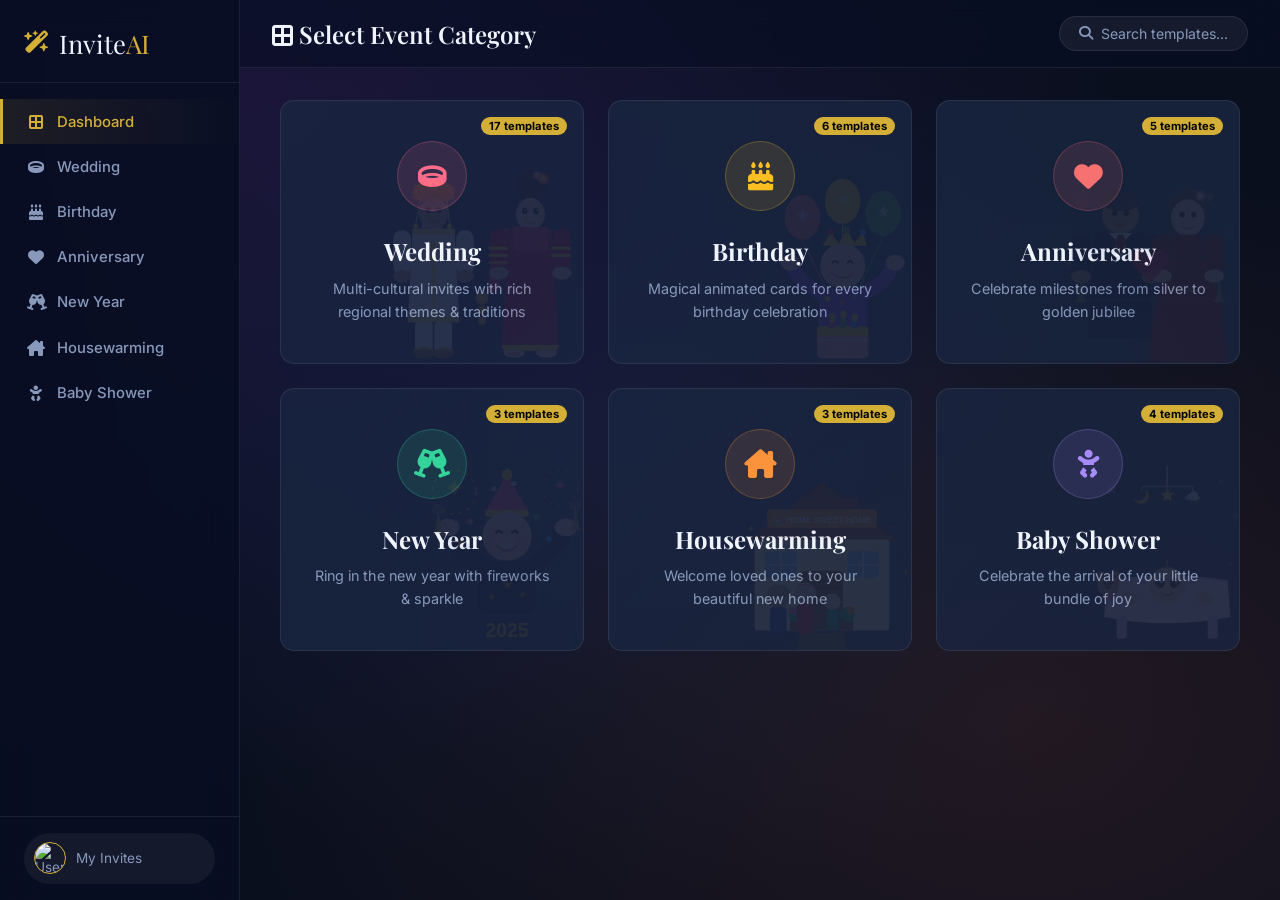
==== invite-platform/index.html @ 3c01c353 "Add rich graphical UI to invitation templates with cultural illustrations - Theme card thumbnails no" ====
<!DOCTYPE html>
<html lang="en">
<head>
    <meta charset="UTF-8">
    <meta name="viewport" content="width=device-width, initial-scale=1.0">
    <title>InviteAI – Beautiful Invitation Generator</title>
    <link rel="stylesheet" href="style.css">
    <link href="https://fonts.googleapis.com/css2?family=Inter:wght@300;400;600&family=Playfair+Display:wght@500;700&family=Great+Vibes&family=Cormorant+Garamond:wght@400;600&display=swap" rel="stylesheet">
    <link rel="stylesheet" href="https://cdnjs.cloudflare.com/ajax/libs/font-awesome/6.4.0/css/all.min.css">
</head>
<body>
    <div class="app-container">
        <aside class="sidebar">
            <div class="logo">
                <i class="fa-solid fa-wand-magic-sparkles"></i>
                <span>Invite<em>AI</em></span>
            </div>
            <nav class="menu">
                <a href="#" class="menu-item active" data-target="home"><i class="fa-solid fa-border-all"></i><span>Dashboard</span></a>
                <a href="#" class="menu-item" data-target="Wedding"><i class="fa-solid fa-ring"></i><span>Wedding</span></a>
                <a href="#" class="menu-item" data-target="Birthday"><i class="fa-solid fa-cake-candles"></i><span>Birthday</span></a>
                <a href="#" class="menu-item" data-target="Anniversary"><i class="fa-solid fa-heart"></i><span>Anniversary</span></a>
                <a href="#" class="menu-item" data-target="New Year"><i class="fa-solid fa-champagne-glasses"></i><span>New Year</span></a>
                <a href="#" class="menu-item" data-target="Housewarming"><i class="fa-solid fa-house-chimney"></i><span>Housewarming</span></a>
                <a href="#" class="menu-item" data-target="Baby Shower"><i class="fa-solid fa-baby"></i><span>Baby Shower</span></a>
            </nav>
            <div class="sidebar-footer">
                <div class="user-chip">
                    <img src="https://api.dicebear.com/7.x/avataaars/svg?seed=Felix&backgroundColor=d4af37" alt="User">
                    <span>My Invites</span>
                </div>
            </div>
        </aside>

        <main class="main-content">
            <header class="topbar">
                <div class="topbar-left">
                    <button class="menu-toggle" id="menuToggle"><i class="fa-solid fa-bars"></i></button>
                    <h1 id="pageTitle">Select Event Category</h1>
                </div>
                <div class="topbar-right">
                    <div class="search-pill" id="searchToggle">
                        <i class="fa-solid fa-magnifying-glass"></i>
                        <span>Search templates...</span>
                    </div>
                </div>
            </header>

            <div id="contentArea" class="content-area"></div>
        </main>
    </div>

    <div class="fullscreen-modal hidden" id="fullscreenModal">
        <div class="fs-toolbar">
            <button onclick="closeFullscreen()"><i class="fa-solid fa-compress"></i> Exit Fullscreen</button>
        </div>
        <iframe id="fsIframe" frameborder="0"></iframe>
    </div>

    <div class="toast" id="toast"></div>

    <script src="characters.js"></script>
    <script src="app.js"></script>
</body>
</html>
---- invite-platform/style.css ----
:root {
    --bg-dark: #0a0f1e;
    --bg-panel: rgba(20, 30, 55, 0.75);
    --bg-card: rgba(25, 38, 65, 0.8);
    --text-primary: #f0f4ff;
    --text-secondary: #8899bb;
    --accent: #d4af37;
    --accent-hover: #f0d060;
    --accent-glow: rgba(212,175,55,0.25);
    --glass-border: rgba(255,255,255,0.08);
    --sidebar-w: 240px;
    --radius: 14px;
    --shadow: 0 8px 32px rgba(0,0,0,0.5);
}

*{margin:0;padding:0;box-sizing:border-box;}

body{
    font-family:'Inter',sans-serif;
    color:var(--text-primary);
    background:#0a0f1e;
    background-image:
        radial-gradient(ellipse at 20% 10%, rgba(100,50,180,0.18) 0%, transparent 60%),
        radial-gradient(ellipse at 80% 80%, rgba(180,80,50,0.14) 0%, transparent 55%),
        radial-gradient(ellipse at 50% 50%, rgba(20,60,120,0.2) 0%, transparent 70%);
    background-attachment:fixed;
    overflow:hidden;
}

/* ===================== LAYOUT ===================== */
.app-container{display:flex;height:100vh;overflow:hidden;}

/* ===================== SIDEBAR ===================== */
.sidebar{
    width:var(--sidebar-w);
    background:rgba(8,14,35,0.9);
    border-right:1px solid var(--glass-border);
    display:flex;flex-direction:column;
    padding:0;z-index:20;
    transition:transform 0.3s ease;
    backdrop-filter:blur(20px);
}
.logo{
    padding:1.6rem 1.5rem 1.4rem;
    display:flex;align-items:center;gap:10px;
    font-family:'Playfair Display',serif;
    font-size:1.6rem;color:var(--text-primary);
    border-bottom:1px solid var(--glass-border);
}
.logo i{color:var(--accent);font-size:1.4rem;}
.logo em{color:var(--accent);font-style:normal;}

.menu{flex:1;padding:1rem 0;overflow-y:auto;}
.menu-item{
    display:flex;align-items:center;gap:12px;
    padding:0.85rem 1.5rem;color:var(--text-secondary);
    text-decoration:none;font-size:0.93rem;font-weight:500;
    border-left:3px solid transparent;
    transition:all 0.25s ease;position:relative;
}
.menu-item i{width:18px;text-align:center;font-size:1rem;transition:transform 0.3s;}
.menu-item.active,.menu-item:hover{
    color:var(--accent);
    background:linear-gradient(90deg,rgba(212,175,55,0.1),transparent);
    border-left-color:var(--accent);
}
.menu-item:hover i{transform:translateX(3px);}

.sidebar-footer{padding:1rem 1.5rem;border-top:1px solid var(--glass-border);}
.user-chip{
    display:flex;align-items:center;gap:10px;
    padding:0.6rem;border-radius:30px;
    background:rgba(255,255,255,0.05);
    font-size:0.85rem;color:var(--text-secondary);
}
.user-chip img{width:32px;height:32px;border-radius:50%;border:1px solid var(--accent);}

/* ===================== MAIN ===================== */
.main-content{flex:1;display:flex;flex-direction:column;overflow:hidden;}

.topbar{
    height:68px;padding:0 2rem;
    display:flex;align-items:center;justify-content:space-between;
    border-bottom:1px solid var(--glass-border);
    background:rgba(8,14,35,0.6);
    backdrop-filter:blur(20px);z-index:10;
    gap:1rem;
}
.topbar-left{display:flex;align-items:center;gap:1rem;}
.topbar h1{font-family:'Playfair Display',serif;font-size:1.5rem;font-weight:600;white-space:nowrap;}
.menu-toggle{display:none;background:none;border:none;color:var(--text-primary);font-size:1.3rem;cursor:pointer;}
.topbar-right{display:flex;align-items:center;gap:1rem;}

.search-pill{
    display:flex;align-items:center;gap:8px;
    padding:0.5rem 1.2rem;border-radius:30px;
    background:rgba(255,255,255,0.06);
    border:1px solid var(--glass-border);
    color:var(--text-secondary);font-size:0.88rem;
    cursor:pointer;transition:all 0.25s;
}
.search-pill:hover{border-color:var(--accent);color:var(--text-primary);}

.content-area{flex:1;overflow-y:auto;padding:2rem 2.5rem;scroll-behavior:smooth;}
.content-area::-webkit-scrollbar{width:4px;}
.content-area::-webkit-scrollbar-thumb{background:rgba(212,175,55,0.3);border-radius:2px;}

/* ===================== ANIMATIONS ===================== */
@keyframes fadeInUp{
    from{opacity:0;transform:translateY(24px) scale(0.98);}
    to{opacity:1;transform:translateY(0) scale(1);}
}
@keyframes shimmer{
    0%{background-position:-200% center;}
    100%{background-position:200% center;}
}
.fade-in-content{animation:fadeInUp 0.45s cubic-bezier(0.22,1,0.36,1) forwards;}

/* ===================== DASHBOARD CARDS ===================== */
.category-grid{
    display:grid;
    grid-template-columns:repeat(auto-fill,minmax(280px,1fr));
    gap:1.5rem;
}
.cat-card{
    background:var(--bg-card);
    border:1px solid var(--glass-border);
    border-radius:var(--radius);
    padding:2.5rem 2rem;
    cursor:pointer;
    transition:all 0.35s cubic-bezier(0.22,1,0.36,1);
    position:relative;overflow:hidden;
    text-align:center;
}
.cat-card::after{
    content:'';position:absolute;inset:0;
    background:linear-gradient(135deg,rgba(255,255,255,0.04),transparent);
    opacity:0;transition:opacity 0.3s;
}
.cat-card:hover::after{opacity:1;}
.cat-card:hover{transform:translateY(-8px);border-color:var(--accent);box-shadow:0 20px 40px rgba(0,0,0,0.5),0 0 30px var(--accent-glow);}
.cat-card-icon{
    width:70px;height:70px;border-radius:50%;
    display:flex;align-items:center;justify-content:center;
    margin:0 auto 1.5rem;font-size:1.8rem;
    background:linear-gradient(135deg,var(--accent-glow),rgba(212,175,55,0.05));
    border:1px solid rgba(212,175,55,0.3);
    color:var(--accent);
    transition:transform 0.3s;
}
.cat-card:hover .cat-card-icon{transform:scale(1.15) rotate(5deg);}
.cat-card h3{font-family:'Playfair Display',serif;font-size:1.5rem;margin-bottom:0.6rem;}
.cat-card p{color:var(--text-secondary);font-size:0.9rem;line-height:1.6;}
.cat-card-badge{
    position:absolute;top:1rem;right:1rem;
    background:var(--accent);color:#000;
    font-size:0.7rem;font-weight:700;
    padding:2px 8px;border-radius:20px;
}

/* ===================== THEME GRID ===================== */
.page-header{margin-bottom:1.5rem;}
.page-header h2{font-family:'Playfair Display',serif;font-size:1.6rem;margin-bottom:0.3rem;}
.page-header p{color:var(--text-secondary);font-size:0.9rem;}

.filters{display:flex;gap:0.6rem;margin-bottom:1.5rem;flex-wrap:wrap;}
.filter-btn{
    padding:0.45rem 1.2rem;border-radius:30px;
    background:rgba(255,255,255,0.05);
    border:1px solid var(--glass-border);
    color:var(--text-secondary);font-size:0.85rem;font-weight:500;
    cursor:pointer;transition:all 0.25s;
}
.filter-btn:hover{background:rgba(255,255,255,0.1);color:var(--text-primary);}
.filter-btn.active{
    background:linear-gradient(135deg,#c9972a,#e8c84a);
    color:#000;border-color:transparent;
    box-shadow:0 4px 12px rgba(212,175,55,0.35);
    font-weight:700;
}

.theme-grid{
    display:grid;
    grid-template-columns:repeat(auto-fill,minmax(260px,1fr));
    gap:1.2rem;
}

/* ===================== THEME CARD ===================== */
.theme-card{
    border-radius:var(--radius);overflow:hidden;
    cursor:pointer;position:relative;
    border:1px solid var(--glass-border);
    transition:all 0.35s cubic-bezier(0.22,1,0.36,1);
    background:var(--bg-card);
}
.theme-card:hover{
    transform:translateY(-8px) scale(1.02);
    border-color:var(--accent);
    box-shadow:0 20px 40px rgba(0,0,0,0.6),0 0 25px var(--accent-glow);
}

/* CSS gradient thumbnail */
.theme-thumb{
    height:195px;position:relative;overflow:hidden;
    display:flex;align-items:center;justify-content:center;
}
.theme-thumb-icon{
    font-size:2.8rem;z-index:1;
    filter:drop-shadow(0 0 12px rgba(0,0,0,0.6));
    transition:transform 0.4s;
}
.theme-card:hover .theme-thumb-icon{transform:scale(1.2);}
.theme-thumb::before{
    content:'';position:absolute;inset:0;
    background:inherit;filter:blur(0px);
    transition:filter 0.4s;
}
.theme-thumb-ring{
    position:absolute;
    border:1px solid rgba(255,255,255,0.15);
    border-radius:50%;
    animation:rotateSlow 12s linear infinite;
}
@keyframes rotateSlow{to{transform:rotate(360deg);}}

/* ===== ENHANCED THUMBNAIL VISUALS ===== */
/* Character illustration container */
.th-char{
    position:absolute;bottom:0;left:0;right:0;height:100%;
    display:flex;align-items:flex-end;justify-content:center;
    overflow:hidden;z-index:2;
}
.th-char>svg{
    height:93%;width:auto;display:block;flex-shrink:0;
    filter:drop-shadow(0 6px 18px rgba(0,0,0,0.6));
    transition:transform 0.45s cubic-bezier(0.22,1,0.36,1);
}
.theme-card:hover .th-char>svg{transform:scale(1.06) translateY(-7px);}

/* Emoji badge – top-right corner */
.th-badge{
    position:absolute;top:10px;right:10px;font-size:1.9rem;
    z-index:5;line-height:1;
    filter:drop-shadow(0 2px 8px rgba(0,0,0,0.7));
    transition:transform 0.3s;
}
.theme-card:hover .th-badge{transform:scale(1.2) rotate(8deg);}

/* Top gradient fade so background blends smoothly */
.th-fade{
    position:absolute;top:0;left:0;right:0;height:55%;
    background:linear-gradient(to bottom,rgba(0,0,0,0.35) 0%,transparent 100%);
    z-index:3;pointer-events:none;
}

/* Cultural motif (Ganesha / crescent / cross / Khanda) – top-left */
.th-motif{
    position:absolute;top:8px;left:8px;z-index:4;
    opacity:0.82;transition:opacity 0.3s,transform 0.3s;
    pointer-events:none;
}
.th-motif svg{width:50px!important;height:50px!important;
    filter:drop-shadow(0 0 10px rgba(255,140,0,0.45));}
.th-motif span{line-height:1;}
.theme-card:hover .th-motif{opacity:1;transform:scale(1.08);}

/* CSS pattern overlays – one per style */
.th-pat{position:absolute;inset:0;z-index:1;pointer-events:none;}

.tp-mandala .th-pat{
    background-image:
        radial-gradient(circle at 50% 44%,transparent 18%,rgba(255,215,0,.12) 22%,transparent 28%),
        radial-gradient(circle at 50% 44%,transparent 35%,rgba(255,215,0,.08) 40%,transparent 46%),
        radial-gradient(circle at 50% 44%,transparent 54%,rgba(255,215,0,.05) 59%,transparent 65%),
        repeating-conic-gradient(from 0deg at 50% 44%,rgba(255,215,0,.04) 0deg 15deg,transparent 15deg 30deg);
}
.tp-peacock .th-pat{
    background-image:
        radial-gradient(ellipse at 50% 80%,rgba(0,200,150,.12) 0%,transparent 55%),
        radial-gradient(circle at 18% 18%,rgba(0,160,210,.1) 0%,transparent 30%),
        radial-gradient(circle at 82% 18%,rgba(0,160,210,.08) 0%,transparent 25%);
}
.tp-arabesque .th-pat{
    background-image:
        repeating-conic-gradient(from 0deg at 50% 50%,rgba(212,175,55,.07) 0deg 9deg,transparent 9deg 18deg),
        radial-gradient(circle at 50% 50%,transparent 25%,rgba(212,175,55,.06) 35%,transparent 45%);
}
.tp-celestial .th-pat{
    background-image:
        radial-gradient(1.5px 1.5px at 20% 25%,rgba(255,255,255,.5) 50%,transparent 50%),
        radial-gradient(1.5px 1.5px at 62% 15%,rgba(255,255,255,.4) 50%,transparent 50%),
        radial-gradient(1px 1px at 80% 38%,rgba(255,255,255,.4) 50%,transparent 50%),
        radial-gradient(1px 1px at 35% 62%,rgba(255,255,255,.3) 50%,transparent 50%),
        radial-gradient(1.5px 1.5px at 74% 66%,rgba(255,255,255,.3) 50%,transparent 50%);
    background-size:80px 80px,120px 120px,60px 60px,100px 100px,90px 90px;
}
.tp-floral .th-pat{
    background-image:
        radial-gradient(circle at 10% 10%,rgba(255,150,180,.13) 12%,transparent 26%),
        radial-gradient(circle at 90% 10%,rgba(255,150,180,.13) 12%,transparent 26%),
        radial-gradient(circle at 10% 90%,rgba(255,150,180,.09) 12%,transparent 26%),
        radial-gradient(circle at 90% 90%,rgba(255,150,180,.09) 12%,transparent 26%),
        radial-gradient(circle at 50% 50%,rgba(255,150,180,.05) 18%,transparent 36%);
}
.tp-botanical .th-pat{
    background-image:
        radial-gradient(ellipse at 15% 85%,rgba(34,197,94,.14) 20%,transparent 45%),
        radial-gradient(ellipse at 85% 80%,rgba(34,197,94,.10) 20%,transparent 45%),
        radial-gradient(ellipse at 50% 90%,rgba(134,239,172,.08) 15%,transparent 40%);
}
.tp-saffron .th-pat{
    background-image:
        radial-gradient(circle at 50% 50%,rgba(255,140,0,.14) 0%,transparent 58%),
        repeating-conic-gradient(from 0deg at 50% 50%,rgba(255,200,0,.05) 0deg 22.5deg,transparent 22.5deg 45deg);
}
.tp-confetti .th-pat{
    background-image:
        linear-gradient(45deg,transparent 45%,rgba(252,211,77,.1) 50%,transparent 55%),
        linear-gradient(-45deg,transparent 45%,rgba(236,72,153,.1) 50%,transparent 55%),
        linear-gradient(135deg,transparent 45%,rgba(59,130,246,.08) 50%,transparent 55%);
    background-size:28px 28px,22px 22px,18px 18px;
}
.tp-galaxy .th-pat{
    background-image:
        radial-gradient(ellipse at 40% 40%,rgba(0,212,255,.1) 0%,transparent 50%),
        radial-gradient(1px 1px at 30% 20%,rgba(255,255,255,.4) 50%,transparent 50%),
        radial-gradient(1px 1px at 70% 40%,rgba(255,255,255,.3) 50%,transparent 50%),
        radial-gradient(1px 1px at 50% 72%,rgba(255,255,255,.35) 50%,transparent 50%);
    background-size:100% 100%,60px 60px,80px 80px,70px 70px;
}
.tp-romance .th-pat{
    background-image:
        radial-gradient(circle at 25% 25%,rgba(255,100,100,.1) 10%,transparent 26%),
        radial-gradient(circle at 75% 30%,rgba(255,100,100,.08) 10%,transparent 26%),
        radial-gradient(circle at 50% 70%,rgba(255,100,100,.06) 10%,transparent 26%);
}
.tp-pastel .th-pat{
    background-image:
        radial-gradient(circle at 30% 30%,rgba(196,181,253,.18) 20%,transparent 45%),
        radial-gradient(circle at 70% 70%,rgba(249,168,212,.18) 20%,transparent 45%),
        radial-gradient(circle at 50% 50%,rgba(255,255,255,.06) 30%,transparent 60%);
}
.tp-minimal .th-pat{
    background-image:linear-gradient(135deg,transparent 40%,rgba(255,255,255,.03) 50%,transparent 60%);
}
.tp-fireworks .th-pat{
    background-image:
        radial-gradient(circle at 20% 30%,rgba(255,215,0,.12) 0%,transparent 22%),
        radial-gradient(circle at 80% 20%,rgba(255,100,100,.1) 0%,transparent 18%),
        radial-gradient(circle at 50% 80%,rgba(100,255,218,.08) 0%,transparent 18%);
}

/* ===== DASHBOARD CATEGORY CARD CHARACTER BACKGROUNDS ===== */
.cat-char-bg{
    position:absolute;bottom:0;right:-12px;
    height:74%;overflow:hidden;
    opacity:0.07;pointer-events:none;
    display:flex;align-items:flex-end;
    transition:opacity 0.35s;
}
.cat-char-bg>svg{height:100%;width:auto;display:block;}
.cat-card:hover .cat-char-bg{opacity:0.18;}

.theme-info{
    padding:1rem 1.2rem 1.2rem;
    background:rgba(0,0,0,0.35);
    backdrop-filter:blur(10px);
}
.theme-title{font-weight:600;font-size:1rem;margin-bottom:0.25rem;}
.theme-desc{font-size:0.78rem;color:var(--text-secondary);line-height:1.4;}

.theme-overlay{
    position:absolute;inset:0;
    background:rgba(0,0,0,0.65);backdrop-filter:blur(4px);
    display:flex;flex-direction:column;justify-content:center;align-items:center;gap:0.8rem;
    opacity:0;transition:opacity 0.3s;z-index:5;
}
.theme-card:hover .theme-overlay{opacity:1;}
.select-btn{
    background:linear-gradient(135deg,#c9972a,#e8c84a);
    color:#000;border:none;padding:9px 22px;
    border-radius:30px;font-weight:700;font-size:0.9rem;
    cursor:pointer;transform:translateY(16px);
    transition:all 0.3s;box-shadow:0 4px 15px rgba(0,0,0,0.4);
}
.theme-card:hover .select-btn{transform:translateY(0);}
.select-btn:hover{background:#fff;box-shadow:0 0 20px var(--accent);}

/* ===================== FORM ===================== */
.form-wrap{max-width:860px;margin:0 auto;}
.form-header{display:flex;align-items:center;gap:1rem;margin-bottom:2rem;}
.form-header .preview-swatch{
    width:52px;height:52px;border-radius:10px;
    border:2px solid var(--accent);flex-shrink:0;
    display:flex;align-items:center;justify-content:center;
    font-size:1.5rem;
}
.form-header h2{font-family:'Playfair Display',serif;font-size:1.4rem;}
.form-header p{color:var(--text-secondary);font-size:0.85rem;}

.form-card{
    background:var(--bg-card);
    border:1px solid var(--glass-border);
    border-radius:var(--radius);
    padding:2rem;margin-bottom:1.2rem;
}
.form-card-title{
    font-size:0.8rem;font-weight:700;letter-spacing:0.1em;
    text-transform:uppercase;color:var(--accent);
    margin-bottom:1.2rem;display:flex;align-items:center;gap:8px;
}
.form-group{margin-bottom:1.2rem;}
.form-group:last-child{margin-bottom:0;}
.form-group label{
    display:block;margin-bottom:0.5rem;
    font-size:0.88rem;font-weight:500;color:var(--text-secondary);
}
.form-control{
    width:100%;padding:0.85rem 1rem;
    background:rgba(0,0,0,0.35);
    border:1px solid var(--glass-border);
    border-radius:8px;color:#fff;font-size:0.95rem;
    transition:all 0.25s;font-family:'Inter',sans-serif;
}
.form-control:focus{
    outline:none;border-color:var(--accent);
    background:rgba(0,0,0,0.5);
    box-shadow:0 0 0 3px var(--accent-glow);
}
.form-control::placeholder{color:rgba(255,255,255,0.25);}

/* Event items */
.events-list{display:flex;flex-direction:column;gap:0.8rem;}
.event-item{
    background:rgba(0,0,0,0.25);
    border:1px solid var(--glass-border);
    border-radius:10px;padding:1rem;
    position:relative;
    animation:slideInLeft 0.3s ease-out;
    transition:border-color 0.25s;
}
.event-item:hover{border-color:rgba(212,175,55,0.3);}
@keyframes slideInLeft{from{opacity:0;transform:translateX(-16px);}to{opacity:1;transform:translateX(0);}}
.event-item-header{display:flex;align-items:center;justify-content:space-between;margin-bottom:0.8rem;}
.event-item-label{font-size:0.8rem;font-weight:600;color:var(--accent);text-transform:uppercase;letter-spacing:0.08em;}
.remove-btn{
    background:rgba(239,68,68,0.15);border:1px solid rgba(239,68,68,0.3);
    color:#f87171;border-radius:6px;
    width:28px;height:28px;cursor:pointer;
    display:flex;align-items:center;justify-content:center;font-size:0.8rem;
    transition:all 0.25s;
}
.remove-btn:hover{background:#ef4444;color:#fff;border-color:#ef4444;transform:scale(1.1);}
.event-fields{display:grid;grid-template-columns:1fr 1fr;gap:0.8rem;}
.event-fields .form-control{padding:0.7rem 0.9rem;}
.event-venue{grid-column:1/-1;}

/* Music section */
.music-tabs{display:flex;gap:0.5rem;margin-bottom:1rem;}
.music-tab{
    flex:1;padding:0.55rem;border-radius:8px;
    background:rgba(0,0,0,0.25);border:1px solid var(--glass-border);
    color:var(--text-secondary);font-size:0.82rem;font-weight:500;
    cursor:pointer;transition:all 0.25s;text-align:center;
}
.music-tab.active{
    background:rgba(212,175,55,0.15);
    border-color:var(--accent);color:var(--accent);
}
.music-panel{display:none;}
.music-panel.active{display:block;}

.music-preset-grid{display:flex;flex-direction:column;gap:0.5rem;}
.music-preset-item{
    display:flex;align-items:center;gap:0.75rem;
    padding:0.7rem 0.9rem;border-radius:8px;
    background:rgba(0,0,0,0.2);border:1px solid var(--glass-border);
    cursor:pointer;transition:all 0.2s;
}
.music-preset-item:hover,.music-preset-item.selected{
    border-color:var(--accent);background:rgba(212,175,55,0.08);
}
.music-preset-item input[type=radio]{accent-color:var(--accent);}
.music-preset-item label{font-size:0.88rem;cursor:pointer;flex:1;}

.upload-zone{
    border:2px dashed var(--glass-border);border-radius:8px;
    padding:1.5rem;text-align:center;
    cursor:pointer;transition:all 0.25s;
    position:relative;
}
.upload-zone:hover,.upload-zone.has-file{
    border-color:var(--accent);background:rgba(212,175,55,0.05);
}
.upload-zone input[type=file]{
    position:absolute;inset:0;opacity:0;cursor:pointer;width:100%;height:100%;
}
.upload-zone i{font-size:2rem;color:var(--text-secondary);margin-bottom:0.5rem;}
.upload-zone p{color:var(--text-secondary);font-size:0.88rem;}
.upload-filename{font-size:0.82rem;color:var(--accent);margin-top:0.4rem;font-weight:600;}

/* Buttons */
.btn-group{display:flex;gap:0.8rem;margin-top:0.5rem;}
.btn{
    flex:1;padding:0.95rem 1.5rem;border:none;border-radius:8px;
    font-weight:700;font-size:1rem;cursor:pointer;
    display:flex;justify-content:center;align-items:center;gap:8px;
    transition:all 0.25s;font-family:'Inter',sans-serif;
}
.btn-primary{
    background:linear-gradient(135deg,#c9972a,#e8c84a);
    color:#000;
    box-shadow:0 4px 15px rgba(212,175,55,0.3);
}
.btn-primary:hover{transform:translateY(-2px);box-shadow:0 8px 25px rgba(212,175,55,0.5);}
.btn-secondary{
    background:rgba(255,255,255,0.06);
    border:1px solid var(--glass-border);color:var(--text-primary);
}
.btn-secondary:hover{background:rgba(255,255,255,0.12);border-color:var(--accent);color:var(--accent);}
.btn-add{
    width:100%;padding:0.7rem;border:1px dashed rgba(212,175,55,0.4);
    border-radius:8px;background:rgba(212,175,55,0.04);
    color:var(--accent);font-weight:500;font-size:0.9rem;cursor:pointer;
    transition:all 0.25s;display:flex;align-items:center;justify-content:center;gap:6px;
    margin-top:0.8rem;
}
.btn-add:hover{background:rgba(212,175,55,0.1);border-color:var(--accent);}

/* Loading */
.loading-screen{
    display:flex;flex-direction:column;align-items:center;justify-content:center;
    height:60vh;gap:1.5rem;text-align:center;
}
.loading-ring{
    width:80px;height:80px;border-radius:50%;
    border:3px solid rgba(212,175,55,0.2);
    border-top-color:var(--accent);
    animation:spin 0.8s linear infinite;
}
@keyframes spin{to{transform:rotate(360deg);}}

/* Preview layout */
.preview-layout{display:flex;gap:2rem;height:78vh;}
.preview-panel{
    width:300px;flex-shrink:0;
    display:flex;flex-direction:column;gap:1rem;
}
.preview-panel h3{
    font-family:'Playfair Display',serif;font-size:1.5rem;
    color:var(--accent);
}
.preview-panel p{color:var(--text-secondary);font-size:0.88rem;line-height:1.6;}
.preview-actions{display:flex;flex-direction:column;gap:0.7rem;margin-top:0.5rem;}

.iframe-wrap{
    flex:1;border:2px solid var(--accent);border-radius:var(--radius);
    overflow:hidden;position:relative;
    box-shadow:0 0 40px rgba(212,175,55,0.15),0 20px 60px rgba(0,0,0,0.6);
}
.iframe-wrap iframe{width:100%;height:100%;border:none;display:block;}
.iframe-toolbar{
    position:absolute;top:0;left:0;right:0;
    background:rgba(0,0,0,0.7);backdrop-filter:blur(10px);
    display:flex;align-items:center;justify-content:flex-end;
    padding:0.5rem 0.8rem;gap:0.5rem;z-index:5;
    opacity:0;transition:opacity 0.25s;
}
.iframe-wrap:hover .iframe-toolbar{opacity:1;}
.iframe-btn{
    background:rgba(255,255,255,0.1);border:1px solid rgba(255,255,255,0.15);
    color:#fff;padding:4px 10px;border-radius:5px;font-size:0.78rem;
    cursor:pointer;transition:all 0.2s;
}
.iframe-btn:hover{background:var(--accent);color:#000;border-color:var(--accent);}

/* Fullscreen modal */
.fullscreen-modal{
    position:fixed;inset:0;background:#000;z-index:1000;
    display:flex;flex-direction:column;
}
.fullscreen-modal.hidden{display:none;}
.fs-toolbar{
    padding:0.7rem 1rem;background:rgba(0,0,0,0.8);
    display:flex;justify-content:flex-end;
}
.fs-toolbar button{
    background:rgba(255,255,255,0.1);border:1px solid rgba(255,255,255,0.2);
    color:#fff;padding:6px 14px;border-radius:6px;cursor:pointer;
    font-size:0.85rem;transition:all 0.2s;display:flex;align-items:center;gap:6px;
}
.fs-toolbar button:hover{background:var(--accent);color:#000;border-color:var(--accent);}
#fsIframe{flex:1;width:100%;border:none;}

/* Toast */
.toast{
    position:fixed;bottom:2rem;right:2rem;z-index:2000;
    padding:0.8rem 1.5rem;border-radius:8px;
    background:rgba(25,38,65,0.95);border:1px solid var(--accent);
    color:var(--text-primary);font-size:0.9rem;font-weight:500;
    transform:translateY(20px);opacity:0;
    transition:all 0.3s;pointer-events:none;
    box-shadow:0 8px 24px rgba(0,0,0,0.5);
}
.toast.show{transform:translateY(0);opacity:1;}

/* ===================== OUTPUT TABS ===================== */
.output-tabs{display:flex;gap:0.5rem;margin-bottom:1.2rem;}
.output-tab{
    flex:1;padding:0.7rem;border-radius:8px;
    background:rgba(0,0,0,0.25);border:1px solid var(--glass-border);
    color:var(--text-secondary);font-size:0.9rem;font-weight:600;
    cursor:pointer;transition:all 0.25s;text-align:center;
    display:flex;align-items:center;justify-content:center;gap:8px;
}
.output-tab.active{
    background:rgba(212,175,55,0.18);
    border-color:var(--accent);color:var(--accent);
}
.output-panel{display:none;}
.output-panel.active{display:flex;gap:2rem;height:78vh;}

/* Card preview */
.card-preview-wrap{
    flex:1;border:2px solid var(--accent);border-radius:var(--radius);
    overflow:auto;background:#f5f0e8;
    box-shadow:0 0 40px rgba(212,175,55,0.15),0 20px 60px rgba(0,0,0,0.6);
    display:flex;align-items:flex-start;justify-content:center;
    padding:1.5rem;
}
.card-preview-wrap iframe{
    width:520px;min-height:760px;border:none;
    box-shadow:0 8px 32px rgba(0,0,0,0.4);
}

/* ===================== RESPONSIVE ===================== */
@media(max-width:1100px){
    .preview-layout{flex-direction:column;height:auto;}
    .preview-panel{width:100%;}
    .iframe-wrap{height:60vh;}
}
@media(max-width:768px){
    :root{--sidebar-w:220px;}
    .sidebar{position:fixed;top:0;bottom:0;left:0;transform:translateX(-100%);}
    .sidebar.open{transform:translateX(0);}
    .menu-toggle{display:block;}
    .content-area{padding:1.2rem;}
    .topbar{padding:0 1rem;}
    .event-fields{grid-template-columns:1fr;}
}
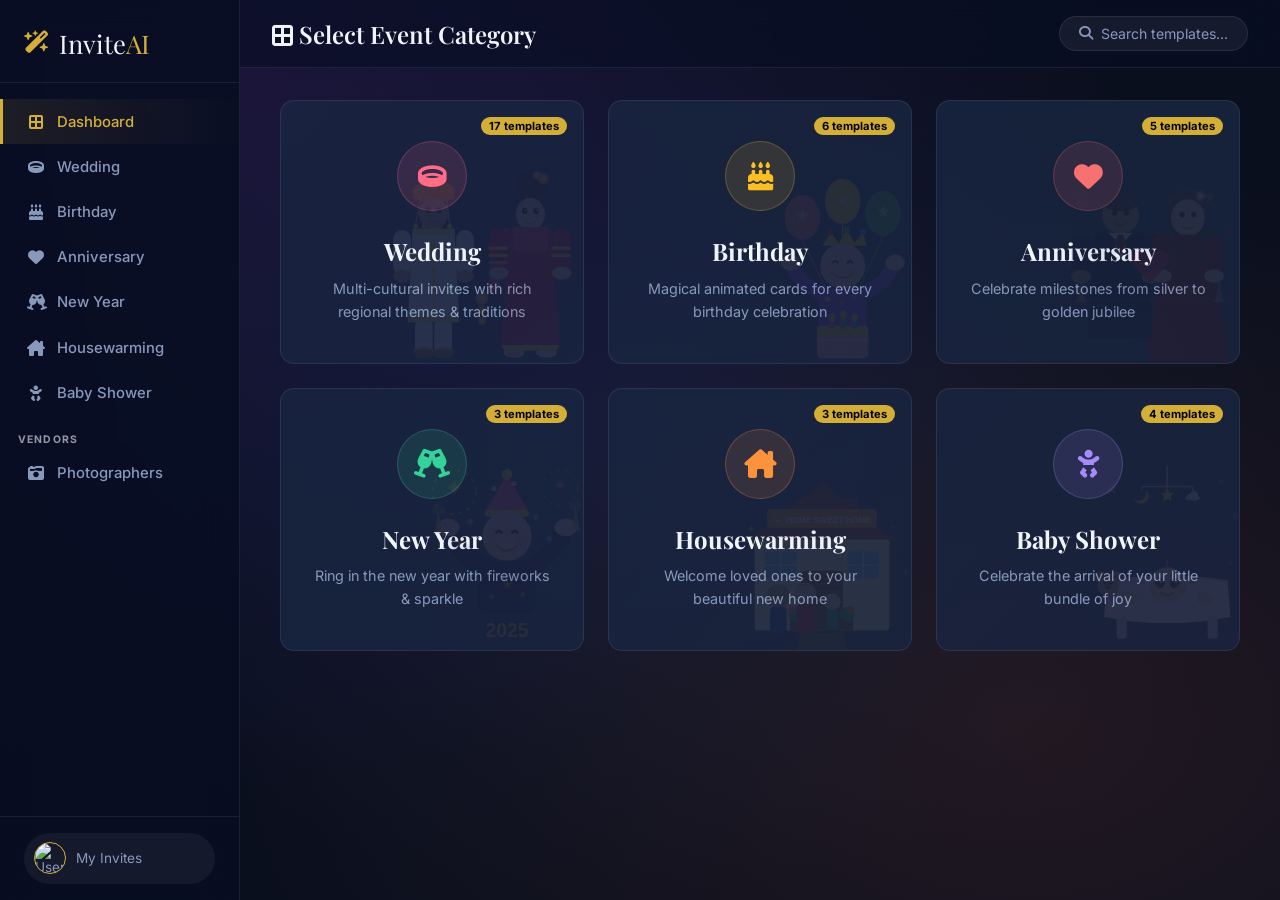
==== commit 60628d59: "Add photographer marketplace + cultural UI enhancements + README - Photographer directory: browse, f" ====
--- a/invite-platform/index.html
+++ b/invite-platform/index.html
@@ -23,6 +23,8 @@
                 <a href="#" class="menu-item" data-target="New Year"><i class="fa-solid fa-champagne-glasses"></i><span>New Year</span></a>
                 <a href="#" class="menu-item" data-target="Housewarming"><i class="fa-solid fa-house-chimney"></i><span>Housewarming</span></a>
                 <a href="#" class="menu-item" data-target="Baby Shower"><i class="fa-solid fa-baby"></i><span>Baby Shower</span></a>
+                <div class="menu-separator">Vendors</div>
+                <a href="#" class="menu-item" data-target="photographers"><i class="fa-solid fa-camera-retro"></i><span>Photographers</span></a>
             </nav>
             <div class="sidebar-footer">
                 <div class="user-chip">
@@ -60,6 +62,7 @@
     <div class="toast" id="toast"></div>
 
     <script src="characters.js"></script>
+    <script src="photographers.js"></script>
     <script src="app.js"></script>
 </body>
 </html>
--- a/invite-platform/style.css
+++ b/invite-platform/style.css
@@ -633,6 +633,206 @@
     box-shadow:0 8px 32px rgba(0,0,0,0.4);
 }
 
+/* ===================== MENU SEPARATOR ===================== */
+.menu-separator {
+    font-size:0.65rem; font-weight:700; letter-spacing:0.12em;
+    text-transform:uppercase; color:var(--text-muted);
+    padding:1.1rem 1.1rem 0.3rem; opacity:0.6; user-select:none;
+}
+
+/* ===================== PHOTOGRAPHERS ===================== */
+.photo-dir-header { margin-bottom:1.6rem; }
+.photo-dir-header h2 { font-family:'Playfair Display',serif; font-size:1.7rem; margin:0 0 0.35rem; }
+.photo-dir-header p  { color:var(--text-muted); margin:0; font-size:0.95rem; }
+
+.photo-filters {
+    display:flex; gap:0.8rem; flex-wrap:wrap; align-items:center;
+    margin-bottom:1.5rem; padding:1rem 1.2rem;
+    background:var(--card-bg); border:1px solid var(--border);
+    border-radius:var(--radius); backdrop-filter:blur(10px);
+}
+.photo-search {
+    flex:1; min-width:180px; padding:0.55rem 1rem;
+    background:rgba(255,255,255,0.06); border:1px solid var(--border);
+    border-radius:50px; color:var(--text); font-size:0.9rem; outline:none;
+    transition:border-color 0.2s;
+}
+.photo-search:focus { border-color:var(--gold); }
+.photo-filter-select {
+    padding:0.52rem 0.9rem; background:rgba(255,255,255,0.06);
+    border:1px solid var(--border); border-radius:50px;
+    color:var(--text); font-size:0.87rem; cursor:pointer; outline:none;
+    transition:border-color 0.2s;
+}
+.photo-filter-select:focus { border-color:var(--gold); }
+#ph-count-label { font-size:0.82rem; color:var(--text-muted); margin-left:auto; white-space:nowrap; }
+
+.photographer-grid {
+    display:grid; grid-template-columns:repeat(auto-fill,minmax(280px,1fr));
+    gap:1.2rem;
+}
+.photographer-card {
+    background:var(--card-bg); border:1px solid var(--border);
+    border-radius:var(--radius); overflow:hidden;
+    transition:transform 0.25s, box-shadow 0.25s;
+    display:flex; flex-direction:column;
+}
+.photographer-card:hover { transform:translateY(-4px); box-shadow:0 12px 36px rgba(0,0,0,0.45); }
+
+.photo-card-header {
+    height:100px; position:relative;
+    display:flex; align-items:flex-end; padding:0 1rem 0;
+}
+.photo-card-avatar {
+    width:64px; height:64px; border-radius:50%;
+    border:3px solid var(--bg);
+    display:flex; align-items:center; justify-content:center;
+    font-size:1.4rem; font-weight:700; color:#fff;
+    position:relative; top:28px; flex-shrink:0; z-index:2;
+}
+.photo-verified-badge {
+    position:absolute; bottom:24px; left:58px;
+    background:#22c55e; color:#fff; border-radius:50%;
+    width:18px; height:18px; display:flex; align-items:center; justify-content:center;
+    font-size:0.6rem; border:2px solid var(--bg); z-index:3;
+}
+
+.photo-card-body { padding:2rem 1.1rem 1.1rem; flex:1; display:flex; flex-direction:column; gap:0.45rem; }
+.photo-card-name { font-size:1.05rem; font-weight:700; color:var(--text); }
+.photo-card-owner { font-size:0.8rem; color:var(--text-muted); }
+.photo-card-location { font-size:0.82rem; color:var(--text-muted); display:flex; align-items:center; gap:0.3rem; }
+
+.photo-tags { display:flex; flex-wrap:wrap; gap:0.35rem; margin-top:0.25rem; }
+.photo-tag {
+    font-size:0.72rem; padding:0.2rem 0.55rem;
+    border-radius:50px; background:rgba(212,175,55,0.12);
+    color:var(--gold); border:1px solid rgba(212,175,55,0.25);
+}
+
+.photo-card-stats {
+    display:flex; gap:1rem; margin-top:0.3rem; font-size:0.8rem; color:var(--text-muted);
+}
+.photo-card-stats span { display:flex; align-items:center; gap:0.3rem; }
+.photo-card-stats .star { color:#FBBF24; }
+
+.photo-card-price {
+    font-size:0.88rem; color:var(--text); margin-top:auto; padding-top:0.5rem;
+    border-top:1px solid var(--border);
+}
+.photo-card-price strong { color:var(--gold); }
+
+.photo-card-actions { display:flex; gap:0.6rem; margin-top:0.7rem; }
+.btn-ph-profile, .btn-ph-contact {
+    flex:1; padding:0.5rem; border-radius:8px; font-size:0.82rem;
+    font-weight:600; cursor:pointer; transition:all 0.2s; border:none;
+}
+.btn-ph-profile {
+    background:rgba(255,255,255,0.07); color:var(--text);
+    border:1px solid var(--border);
+}
+.btn-ph-profile:hover { background:rgba(255,255,255,0.12); }
+.btn-ph-contact {
+    background:linear-gradient(135deg,var(--gold),#b8860b);
+    color:#1a1008;
+}
+.btn-ph-contact:hover { filter:brightness(1.1); }
+
+/* --- Profile page --- */
+.photo-profile-header {
+    display:flex; gap:1.5rem; align-items:flex-start;
+    padding:1.5rem; background:var(--card-bg);
+    border:1px solid var(--border); border-radius:var(--radius);
+    margin-bottom:1.4rem; flex-wrap:wrap;
+}
+.photo-profile-avatar {
+    width:88px; height:88px; border-radius:50%; flex-shrink:0;
+    display:flex; align-items:center; justify-content:center;
+    font-size:2rem; font-weight:700; color:#fff;
+}
+.photo-profile-meta { flex:1; min-width:200px; }
+.photo-profile-meta h2 { font-family:'Playfair Display',serif; font-size:1.5rem; margin:0 0 0.2rem; }
+.photo-profile-meta .owner-sub { color:var(--text-muted); font-size:0.9rem; margin-bottom:0.6rem; }
+
+.photo-profile-stats {
+    display:flex; gap:1.2rem; flex-wrap:wrap;
+    margin-bottom:1.4rem;
+}
+.profile-stat {
+    flex:1; min-width:110px; padding:0.9rem 1rem; text-align:center;
+    background:var(--card-bg); border:1px solid var(--border);
+    border-radius:var(--radius);
+}
+.profile-stat .stat-val { font-size:1.4rem; font-weight:700; color:var(--gold); }
+.profile-stat .stat-lbl { font-size:0.75rem; color:var(--text-muted); margin-top:0.15rem; }
+
+.social-links-row { display:flex; gap:0.6rem; flex-wrap:wrap; margin-top:0.5rem; }
+.social-link {
+    padding:0.3rem 0.75rem; border-radius:50px; font-size:0.78rem;
+    background:rgba(255,255,255,0.06); border:1px solid var(--border);
+    color:var(--text); text-decoration:none; display:inline-flex;
+    align-items:center; gap:0.35rem; transition:background 0.2s;
+}
+.social-link:hover { background:rgba(255,255,255,0.12); }
+
+.photo-portfolio-grid {
+    display:grid; grid-template-columns:repeat(auto-fill,minmax(180px,1fr));
+    gap:0.8rem; margin-bottom:1.5rem;
+}
+.portfolio-img {
+    border-radius:10px; overflow:hidden; aspect-ratio:4/3;
+    cursor:pointer; transition:transform 0.25s;
+}
+.portfolio-img img { width:100%; height:100%; object-fit:cover; display:block; }
+.portfolio-img:hover { transform:scale(1.03); }
+
+.packages-grid {
+    display:grid; grid-template-columns:repeat(auto-fill,minmax(220px,1fr));
+    gap:1rem; margin-bottom:1.5rem;
+}
+.package-card {
+    padding:1.1rem; background:var(--card-bg); border:1px solid var(--border);
+    border-radius:var(--radius);
+}
+.package-card h4 { margin:0 0 0.4rem; color:var(--gold); font-size:1rem; }
+.package-card .pkg-price { font-size:1.2rem; font-weight:700; margin-bottom:0.5rem; }
+.package-card .pkg-desc { font-size:0.82rem; color:var(--text-muted); line-height:1.5; }
+
+/* --- Contact modal --- */
+.contact-modal-overlay {
+    position:fixed; inset:0; background:rgba(0,0,0,0.75);
+    z-index:9999; display:flex; align-items:center; justify-content:center;
+    padding:1rem; backdrop-filter:blur(4px);
+}
+.contact-modal {
+    background:var(--card-bg); border:1px solid var(--border);
+    border-radius:16px; width:100%; max-width:520px; max-height:90vh;
+    overflow-y:auto; padding:1.8rem; position:relative;
+    box-shadow:0 24px 64px rgba(0,0,0,0.6);
+}
+.contact-modal h3 { font-family:'Playfair Display',serif; font-size:1.4rem; margin:0 0 1.2rem; }
+.modal-close {
+    position:absolute; top:1rem; right:1rem;
+    background:rgba(255,255,255,0.08); border:none; border-radius:50%;
+    width:32px; height:32px; cursor:pointer; color:var(--text);
+    font-size:1rem; display:flex; align-items:center; justify-content:center;
+    transition:background 0.2s;
+}
+.modal-close:hover { background:rgba(255,255,255,0.16); }
+
+/* --- Registration form --- */
+.reg-wrap { max-width:700px; }
+.reg-wrap h2 { font-family:'Playfair Display',serif; font-size:1.6rem; margin:0 0 0.4rem; }
+.reg-wrap > p { color:var(--text-muted); margin-bottom:1.8rem; }
+.reg-section { background:var(--card-bg); border:1px solid var(--border); border-radius:var(--radius); padding:1.3rem; margin-bottom:1.2rem; }
+.reg-section-title { font-weight:700; font-size:0.85rem; text-transform:uppercase; letter-spacing:0.08em; color:var(--gold); margin-bottom:1rem; }
+.reg-grid-2 { display:grid; grid-template-columns:1fr 1fr; gap:0.8rem; }
+@media(max-width:600px){ .reg-grid-2 { grid-template-columns:1fr; } }
+
+.specialty-checkboxes { display:flex; flex-wrap:wrap; gap:0.5rem; }
+.specialty-cb { display:flex; align-items:center; gap:0.35rem; cursor:pointer; }
+.specialty-cb input[type=checkbox] { accent-color:var(--gold); width:14px; height:14px; }
+.specialty-cb span { font-size:0.84rem; color:var(--text); }
+
 /* ===================== RESPONSIVE ===================== */
 @media(max-width:1100px){
     .preview-layout{flex-direction:column;height:auto;}
